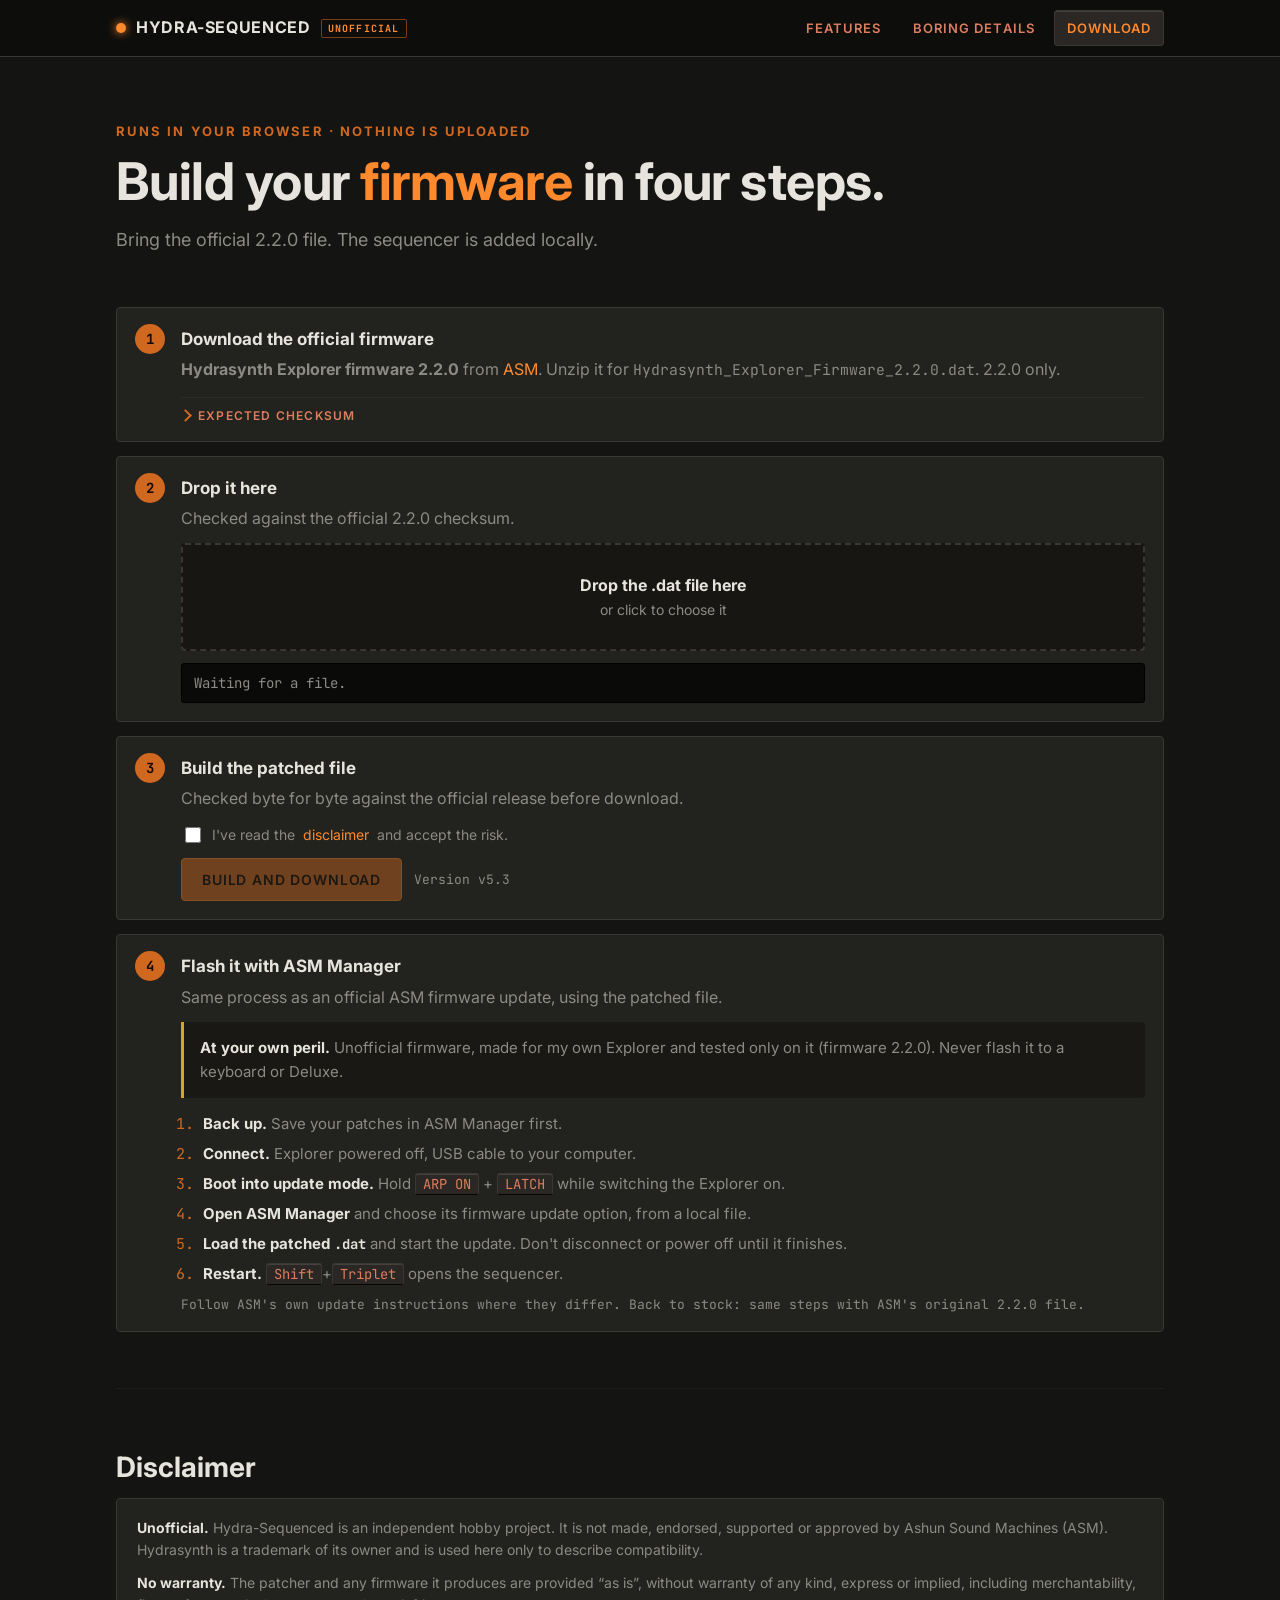
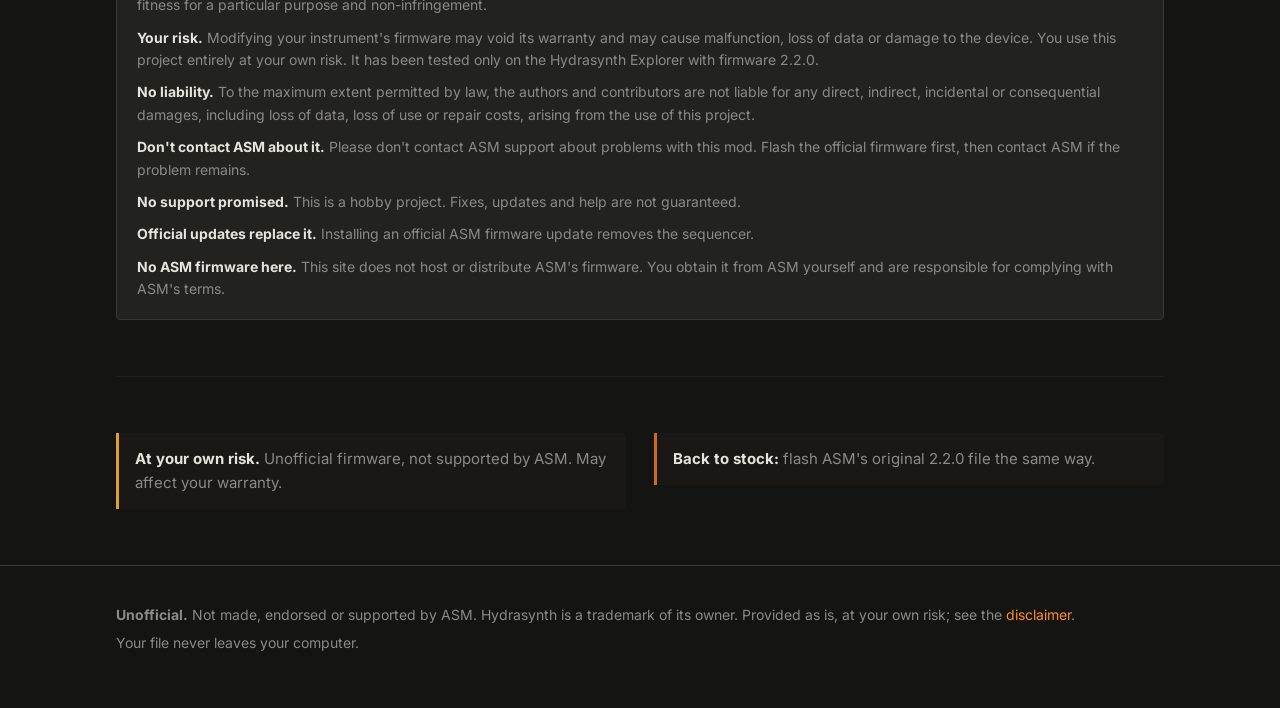
==== download.html @ d0551c9b "Add the working patcher and the Boring Details page The download page now builds Hydra-Sequenced v5." ====
<!doctype html>
<html lang="en">
<head>
<meta charset="utf-8">
<meta name="viewport" content="width=device-width, initial-scale=1">
<title>Hydra-Sequenced Download</title>
<meta name="description" content="Patch your own copy of the Hydrasynth Explorer 2.2.0 firmware in the browser. Nothing is uploaded.">
<link rel="preconnect" href="https://fonts.googleapis.com">
<link rel="preconnect" href="https://fonts.gstatic.com" crossorigin>
<link href="https://fonts.googleapis.com/css2?family=Inter:wght@400;500;600;700&family=JetBrains+Mono:wght@500;600;700&display=swap" rel="stylesheet">
<link rel="stylesheet" href="style.css">
</head>
<body>

<header class="top">
  <div class="wrap">
    <a class="brand" href="index.html"><span class="led"></span>HYDRA-SEQUENCED <span class="badge">unofficial</span></a>
    <nav class="links">
      <a href="index.html">Features</a>
      <a href="tech.html">Boring Details</a>
      <a class="on" href="download.html">Download</a>
    </nav>
  </div>
</header>

<main class="wrap">
  <div class="hero" style="padding-bottom:12px">
    <div class="eyebrow">Runs in your browser &middot; nothing is uploaded</div>
    <h1>Build your <em>firmware</em> in four steps.</h1>
    <p class="lede">Bring the official 2.2.0 file. The sequencer is added locally.</p>
  </div>

  <section style="border-top:0;padding-top:12px">
    <ol class="flow">
      <li>
        <h3>Download the official firmware</h3>
        <p><b>Hydrasynth Explorer firmware 2.2.0</b> from <a href="https://www.ashunsoundmachines.com/" rel="noopener" target="_blank">ASM</a>. Unzip it for <code>Hydrasynth_Explorer_Firmware_2.2.0.dat</code>. 2.2.0 only.</p>
        <details class="how"><summary>Expected checksum</summary><p class="hash" style="margin-top:8px">SHA-256 <span id="stockSha"></span></p></details>
      </li>

      <li>
        <h3>Drop it here</h3>
        <p>Checked against the official 2.2.0 checksum.</p>
        <label class="drop" id="drop" for="file">
          <strong>Drop the .dat file here</strong>
          <p>or click to choose it</p>
          <input id="file" type="file" accept=".dat" hidden>
        </label>
        <div class="status" id="status">Waiting for a file.</div>
      </li>

      <li>
        <h3>Build the patched file</h3>
        <p>Checked byte for byte against the official release before download.</p>
        <div style="margin-top:12px; display:flex; gap:12px; flex-wrap:wrap; align-items:center">
          <label class="ack"><input type="checkbox" id="ack"> I've read the <a href="#disclaimer">disclaimer</a> and accept the risk.</label>
          <button class="btn primary" id="build" disabled>Build and download</button>
          <span class="caption" id="buildNote">Version <span id="ver"></span></span>
        </div>
        <div class="status" id="buildStatus" hidden></div>
      </li>

      <li>
        <h3>Flash it with ASM Manager</h3>
        <p>Same process as an official ASM firmware update, using the patched file.</p>
        <div class="note warn" style="margin-top:12px"><strong>At your own peril.</strong> Unofficial firmware, made for my own Explorer and tested only on it (firmware 2.2.0). Never flash it to a keyboard or Deluxe.</div>
        <ol class="sub-steps">
          <li><b>Back up.</b> Save your patches in ASM Manager first.</li>
          <li><b>Connect.</b> Explorer powered off, USB cable to your computer.</li>
          <li><b>Boot into update mode.</b> Hold <kbd>ARP ON</kbd> + <kbd>LATCH</kbd> while switching the Explorer on.</li>
          <li><b>Open ASM Manager</b> and choose its firmware update option, from a local file.</li>
          <li><b>Load the patched <code>.dat</code></b> and start the update. Don't disconnect or power off until it finishes.</li>
          <li><b>Restart.</b> <kbd>Shift</kbd>+<kbd>Triplet</kbd> opens the sequencer.</li>
        </ol>
        <p class="caption" style="margin-top:10px">Follow ASM's own update instructions where they differ. Back to stock: same steps with ASM's original 2.2.0 file.</p>
      </li>
    </ol>
  </section>

  <section id="disclaimer">
    <h2>Disclaimer</h2>
    <div class="legal">
      <p><b>Unofficial.</b> Hydra-Sequenced is an independent hobby project. It is not made, endorsed, supported or approved by Ashun Sound Machines (ASM). Hydrasynth is a trademark of its owner and is used here only to describe compatibility.</p>
      <p><b>No warranty.</b> The patcher and any firmware it produces are provided &ldquo;as is&rdquo;, without warranty of any kind, express or implied, including merchantability, fitness for a particular purpose and non-infringement.</p>
      <p><b>Your risk.</b> Modifying your instrument's firmware may void its warranty and may cause malfunction, loss of data or damage to the device. You use this project entirely at your own risk. It has been tested only on the Hydrasynth Explorer with firmware 2.2.0.</p>
      <p><b>No liability.</b> To the maximum extent permitted by law, the authors and contributors are not liable for any direct, indirect, incidental or consequential damages, including loss of data, loss of use or repair costs, arising from the use of this project.</p>
      <p><b>Don't contact ASM about it.</b> Please don't contact ASM support about problems with this mod. Flash the official firmware first, then contact ASM if the problem remains.</p>
      <p><b>No support promised.</b> This is a hobby project. Fixes, updates and help are not guaranteed.</p>
      <p><b>Official updates replace it.</b> Installing an official ASM firmware update removes the sequencer.</p>
      <p><b>No ASM firmware here.</b> This site does not host or distribute ASM's firmware. You obtain it from ASM yourself and are responsible for complying with ASM's terms.</p>
    </div>
  </section>

  <section>
    <div class="split">
      <div class="note warn"><strong>At your own risk.</strong> Unofficial firmware, not supported by ASM. May affect your warranty.</div>
      <div class="note"><strong>Back to stock:</strong> flash ASM's original 2.2.0 file the same way.</div>
    </div>
  </section>
</main>

<footer>
  <div class="wrap">
    <p><b>Unofficial.</b> Not made, endorsed or supported by ASM. Hydrasynth is a trademark of its owner. Provided as is, at your own risk; see the <a href="download.html#disclaimer">disclaimer</a>.</p>
    <p>Your file never leaves your computer.</p>
  </div>
</footer>

<script src="patcher.js"></script>
</body>
</html>
---- style.css ----
/* Palette from plugin/Source/ui/HydTheme.h (the Hydrasynth panel): near-black
   surfaces, orange legends, light-grey lines, a dark OLED screen. */
:root {
  --panel: #141412;
  --section: #1b1b17;
  --raised: #22221e;
  --button: #2a2724;
  --edge: #3a3633;
  --bevel: #45413c;
  --screen: #0a0a09;
  --orange: #d06820;
  --orange-hi: #ff8a2e;
  --orange-dim: #7a3e16;
  --legend: #dc7d5e;
  --line: #c8c8c0;
  --text: #e6e4dc;
  --text-dim: #8c8a84;
  --graph: #ff9a4a;
  --ok: #5cc060;
  --warn: #e0a030;
  --bad: #d07070;
  --mono: "JetBrains Mono", ui-monospace, SFMono-Regular, Menlo, monospace;
  --sans: "Inter", system-ui, -apple-system, "Segoe UI", sans-serif;
  --r: 4px;
}

* { box-sizing: border-box; }
html { -webkit-text-size-adjust: 100%; }
body {
  margin: 0;
  background: var(--panel);
  color: var(--text);
  font: 16px/1.6 var(--sans);
}
a { color: var(--orange-hi); text-decoration: none; }
a:hover { text-decoration: underline; }
code, kbd { font-family: var(--mono); font-size: .92em; }
kbd {
  background: var(--button); border: 1px solid var(--edge); border-bottom-color: var(--shadow, #050504);
  border-radius: 3px; padding: 1px 7px; color: var(--legend); white-space: nowrap;
  box-shadow: inset 0 1px 0 var(--bevel);
}

.wrap { max-width: 1080px; margin: 0 auto; padding: 0 16px; }

/* top bar */
header.top {
  position: sticky; top: 0; z-index: 10;
  background: rgba(14, 14, 12, .92); backdrop-filter: blur(8px);
  border-bottom: 1px solid var(--edge);
}
header.top .wrap { display: flex; align-items: center; gap: 16px; height: 56px; }
.brand { display: flex; align-items: center; gap: 10px; white-space: nowrap; color: var(--text); font-weight: 700; letter-spacing: .04em; }
.brand:hover { text-decoration: none; }
.brand .led { width: 10px; height: 10px; border-radius: 50%; background: var(--orange-hi); box-shadow: 0 0 10px var(--orange-hi); }
.brand small { color: var(--text-dim); font-weight: 500; letter-spacing: 0; }
nav.links { margin-left: auto; display: flex; gap: 6px; }
nav.links a {
  color: var(--legend); font-size: 13px; font-weight: 600; letter-spacing: .08em; text-transform: uppercase;
  padding: 7px 12px; border-radius: 3px; border: 1px solid transparent;
}
nav.links a:hover { text-decoration: none; border-color: var(--edge); }
nav.links a.on { background: var(--button); border-color: var(--edge); color: var(--orange-hi); box-shadow: inset 0 1px 0 var(--bevel); }

/* hero */
.hero { padding: 64px 0 40px; }
.eyebrow { color: var(--orange); font-size: 13px; font-weight: 700; letter-spacing: .16em; text-transform: uppercase; }
h1 { font-size: clamp(32px, 5vw, 52px); line-height: 1.08; margin: 12px 0 16px; letter-spacing: -.01em; }
h1 em { font-style: normal; color: var(--orange-hi); }
.lede { color: var(--text-dim); font-size: 18px; max-width: 640px; margin: 0 0 28px; }
.cta { display: flex; flex-wrap: wrap; gap: 12px; }
.btn {
  display: inline-flex; align-items: center; gap: 8px; cursor: pointer;
  font: 600 14px var(--sans); letter-spacing: .06em; text-transform: uppercase;
  padding: 12px 20px; border-radius: 4px; border: 1px solid var(--edge);
  background: var(--button); color: var(--legend); box-shadow: inset 0 1px 0 var(--bevel), 0 2px 0 #050504;
}
.btn:hover { text-decoration: none; color: var(--orange-hi); }
.btn.primary { background: var(--orange); border-color: var(--orange-hi); color: #160a02; box-shadow: 0 0 24px rgba(255, 138, 46, .25); }
.btn.primary:hover { background: var(--orange-hi); color: #160a02; }
.btn[disabled] { opacity: .45; cursor: not-allowed; box-shadow: none; }

/* the synth display */
.device {
  margin-top: 44px; background: linear-gradient(#1e1e1a, var(--section)); border: 1px solid var(--edge);
  border-radius: 6px; padding: 22px; box-shadow: 0 20px 60px rgba(0, 0, 0, .5), inset 0 1px 0 var(--bevel);
}
.device-head { display: flex; justify-content: space-between; align-items: baseline; margin-bottom: 14px; }
.device-head span { color: var(--legend); font-size: 12px; font-weight: 700; letter-spacing: .14em; text-transform: uppercase; }
.device-head small { color: var(--text-dim); font-family: var(--mono); font-size: 12px; }
.oled {
  background: var(--screen); border: 1px solid #000; border-radius: 3px; padding: 14px;
  box-shadow: inset 0 0 24px rgba(0, 0, 0, .9);
  display: grid; grid-template-columns: repeat(4, 1fr); gap: 10px;
}
.cell { border: 1px solid #262420; border-radius: 2px; padding: 8px 10px; min-width: 0; }
.cell .k { color: var(--text-dim); font: 600 11px var(--mono); letter-spacing: .06em; text-transform: uppercase; }
.cell .v { color: var(--text); font: 600 19px var(--mono); white-space: nowrap; overflow: hidden; text-overflow: ellipsis; }
.cell.hot { border-color: var(--orange-dim); }
.cell.hot .v { color: var(--graph); text-shadow: 0 0 8px rgba(255, 154, 74, .35); }
.knobs { display: grid; grid-template-columns: repeat(4, 1fr); gap: 10px; margin-top: 16px; }
.knob { display: flex; justify-content: center; }
.knob i {
  width: 44px; height: 44px; border-radius: 50%; background: #1e1d1b; display: block; position: relative;
  box-shadow: 0 0 0 3px #3a2a1e, 0 0 0 5px #141412, 0 4px 10px rgba(0, 0, 0, .6);
}
.knob i::after { content: ""; position: absolute; left: 50%; top: 6px; width: 2px; height: 12px; background: var(--line); transform-origin: 50% 16px; transform: translateX(-50%) rotate(var(--a, 0deg)); }
.knob.lit i { box-shadow: 0 0 0 3px var(--orange), 0 0 0 5px #141412, 0 0 16px rgba(208, 104, 32, .45); }

/* sections */
section { padding: 56px 0; border-top: 1px solid #1f1e1b; }
h2 { font-size: 28px; margin: 0 0 8px; }
h2 + .sub { color: var(--text-dim); margin: 0 0 28px; max-width: 680px; }
h3 { font-size: 17px; margin: 0 0 6px; color: var(--text); }
.grid { display: grid; gap: 16px; grid-template-columns: repeat(auto-fill, minmax(280px, 1fr)); align-items: start; }
.card {
  background: var(--raised); border: 1px solid var(--edge); border-radius: var(--r); padding: 20px;
  box-shadow: inset 0 1px 0 #2e2c28;
}
.card p { margin: 0; color: var(--text-dim); font-size: 15px; }
.card .tag { display: inline-block; margin-bottom: 10px; color: var(--orange); font: 700 11px var(--mono); letter-spacing: .12em; text-transform: uppercase; }
.card ul { margin: 8px 0 0; padding-left: 18px; color: var(--text-dim); font-size: 15px; }

.split { display: grid; gap: 28px; grid-template-columns: 1fr 1fr; align-items: start; }
@media (max-width: 820px) { .split { grid-template-columns: 1fr; } }

table { width: 100%; border-collapse: collapse; font-size: 15px; }
th, td { text-align: left; padding: 10px 12px; border-bottom: 1px solid #2a2824; vertical-align: top; }
th { color: var(--legend); font-size: 12px; letter-spacing: .1em; text-transform: uppercase; }
td code { color: var(--graph); }
.tablebox { background: var(--raised); border: 1px solid var(--edge); border-radius: var(--r); overflow-x: auto; }

.steps-strip { display: grid; grid-template-columns: repeat(16, 1fr); gap: 4px; margin: 18px 0 6px; }
.steps-strip b { height: 26px; border-radius: 1px; background: #24221f; border: 1px solid #2f2c28; }
.steps-strip b.on { background: var(--orange); border-color: var(--orange-hi); box-shadow: 0 0 10px rgba(208, 104, 32, .4); }
.steps-strip b.now { outline: 2px solid var(--line); outline-offset: 1px; }
.caption { color: var(--text-dim); font: 13px var(--mono); }

.note {
  border-left: 3px solid var(--orange); background: #1a1814; padding: 14px 16px; border-radius: 0 4px 4px 0;
  color: var(--text-dim); font-size: 15px;
}
.note.warn { border-color: var(--warn); }
.note strong { color: var(--text); }

ol.flow { counter-reset: s; list-style: none; padding: 0; margin: 0; display: grid; gap: 14px; }
ol.flow > li { counter-increment: s; position: relative; padding: 18px 18px 18px 64px; background: var(--raised); border: 1px solid var(--edge); border-radius: var(--r); }
ol.flow > li::before {
  content: counter(s); position: absolute; left: 18px; top: 16px; width: 30px; height: 30px; border-radius: 50%;
  display: grid; place-items: center; font: 700 14px var(--mono); color: #160a02; background: var(--orange);
}
ol.flow h3 { margin-bottom: 4px; }
ol.flow p { margin: 0; color: var(--text-dim); }

/* patcher */
.drop { display: block;
  margin-top: 12px; border: 2px dashed var(--edge); border-radius: var(--r); padding: 28px 18px; text-align: center;
  background: #171613; cursor: pointer; transition: border-color .15s, background .15s;
}
.drop:hover, .drop.over { border-color: var(--orange); background: #1c1915; }
.drop strong { color: var(--text); }
.drop p { margin: 6px 0 0; color: var(--text-dim); font-size: 14px; }
.status { margin-top: 12px; font: 14px var(--mono); padding: 10px 12px; border-radius: 3px; background: var(--screen); border: 1px solid #000; color: var(--text-dim); word-break: break-all; }
.status.ok { color: var(--ok); }
.status.bad { color: var(--bad); }
.status.wait { color: var(--warn); }
.hash { font: 12px var(--mono); color: var(--text-dim); word-break: break-all; }

footer { border-top: 1px solid var(--edge); padding: 32px 0 48px; color: var(--text-dim); font-size: 14px; }
footer p { margin: 6px 0; }

@media (max-width: 640px) {
  .oled, .knobs { grid-template-columns: repeat(2, 1fr); }
  .cell .v { font-size: 17px; }
  nav.links a { padding: 6px 8px; font-size: 12px; }
  .brand small { display: none; }
  .steps-strip { grid-template-columns: repeat(8, 1fr); }
}

/* how-to accordions */
details.how { margin-top: 14px; border-top: 1px solid #2e2c28; padding-top: 10px; }
details.how summary {
  cursor: pointer; list-style: none; display: flex; align-items: center; gap: 8px;
  color: var(--legend); font: 600 12px var(--sans); letter-spacing: .1em; text-transform: uppercase;
}
details.how summary::-webkit-details-marker { display: none; }
details.how summary::before {
  content: ""; width: 7px; height: 7px; border-right: 2px solid var(--orange); border-bottom: 2px solid var(--orange);
  transform: rotate(-45deg); transition: transform .15s;
}
details.how[open] summary::before { transform: rotate(45deg); }
details.how summary:hover { color: var(--orange-hi); }
details.how ol { margin: 10px 0 0; padding-left: 20px; color: var(--text-dim); font-size: 14.5px; }
details.how li { margin: 5px 0; }
details.how li::marker { color: var(--orange); font-family: var(--mono); }
.badge {
  font: 700 10px var(--mono); letter-spacing: .12em; text-transform: uppercase; color: var(--orange-hi);
  border: 1px solid var(--orange-dim); border-radius: 2px; padding: 2px 6px;
}
@media (max-width: 640px) {
  header.top .wrap { flex-wrap: wrap; height: auto; row-gap: 6px; padding-top: 10px; padding-bottom: 10px; }
  .brand { font-size: 15px; }
  nav.links { margin-left: 0; width: 100%; }
}
p code, li code, td code { overflow-wrap: anywhere; }
ol.flow > li { min-width: 0; }
@media (max-width: 640px) {
  ol.flow > li { padding: 16px 14px 16px 54px; }
  ol.flow > li::before { left: 12px; }
}

/* The Explorer's display block, laid out from a panel photo (315 x 135):
   four brushed knobs at the corners, buttons 1-2 above and 3-4 below,
   a black 2x2 OLED with white text, crossing dividers and edge bars. */
.device { padding: 18px; display: flex; justify-content: center; }
tr.grp td { color: var(--orange); font: 700 11px var(--mono); letter-spacing: .12em; text-transform: uppercase; padding-top: 14px; border-bottom-color: #3a2a1e; }
.xp {
  position: relative; width: 100%; max-width: 640px; aspect-ratio: 312 / 134;
  background: #171716; border-radius: 3px; container-type: inline-size;
}
.xk {
  position: absolute; width: 12%; aspect-ratio: 1; transform: translate(-50%, -50%); border-radius: 50%;
  background:
    radial-gradient(circle, rgba(0,0,0,0) 78%, rgba(0,0,0,.28) 92%, rgba(0,0,0,.5) 100%),
    conic-gradient(from 0deg, #fbfbfa 0deg, #c9c9c6 35deg, #f2f2f0 70deg, #9d9d9a 110deg, #ececea 150deg, #c4c4c1 200deg,
                   #fbfbfa 250deg, #a3a3a0 290deg, #e9e9e7 325deg, #fbfbfa 360deg);
  box-shadow: 0 0 0 .3cqw #090908, 0 .6cqw 1.2cqw rgba(0,0,0,.8);
}
.xb {
  position: absolute; width: 12.9%; height: 18.7%; transform: translate(-50%, -50%); text-decoration: none;
  background: #1d1d1c; border: .3cqw solid #0a0a09; border-radius: .7cqw; box-shadow: 0 .3cqw .6cqw rgba(0,0,0,.6);
  display: grid; place-items: center; font: 700 2.3cqw var(--sans); color: #f2f2ee;
}
.xb::before {
  content: ""; position: absolute; inset: 15% 9%; border: .35cqw solid #d6d6d2; border-radius: .2cqw;
}
.xs { position: absolute; left: 22%; right: 22.8%; top: 28.9%; bottom: 31.3%; background: #0c0c0b; border-radius: .3cqw; }
.xs em { position: absolute; display: block; }
.xbar { top: 16.4%; bottom: 17.4%; width: 1.9%; border: .25cqw solid #e8e8e4; }
.xbar.l { left: 10.1%; } .xbar.r { right: 10.4%; }
.xbar::after { content: ""; position: absolute; left: 0; right: 0; bottom: 0; height: 18%; background: #e8e8e4; }
.xh { top: 50.2%; left: 10.1%; right: 10.4%; border-top: .3cqw solid #e8e8e4; }
.xv { left: 50%; top: 16.4%; bottom: 17.4%; border-left: .3cqw solid #e8e8e4; }
.xo { width: 1.6%; aspect-ratio: 1; border: .2cqw solid #e8e8e4; border-radius: 50%; transform: translate(-50%, -50%); }
.xc { position: absolute; transform: translate(-50%, -50%); text-align: center; line-height: 1; white-space: nowrap; }
.xc b, .xc span { display: block; color: #f6f6f2; font: 700 2.15cqw var(--sans); letter-spacing: .02em; }
.xc span { margin-top: .25cqw; }
@media (max-width: 640px) { .device { padding: 6px; } }
ol.sub-steps { margin: 14px 0 0; padding-left: 22px; color: var(--text-dim); font-size: 15px; }
ol.sub-steps li { margin: 6px 0; }
ol.sub-steps li::marker { color: var(--orange); font-family: var(--mono); }
ol.sub-steps b { color: var(--text); }
.legal { background: var(--raised); border: 1px solid var(--edge); border-radius: var(--r); padding: 18px 20px; }
.legal p { margin: 0 0 10px; color: var(--text-dim); font-size: 14px; }
.legal p:last-child { margin-bottom: 0; }
.legal b { color: var(--text); }
.ack { display: flex; align-items: center; gap: 8px; color: var(--text-dim); font-size: 14px; width: 100%; }
.ack input { accent-color: var(--orange); width: 16px; height: 16px; }
ul.plain { margin: 0; padding-left: 18px; color: var(--text-dim); font-size: 15px; }
ul.plain li { margin: 7px 0; }
ul.plain li::marker { color: var(--orange); }
ul.plain b { color: var(--text); }
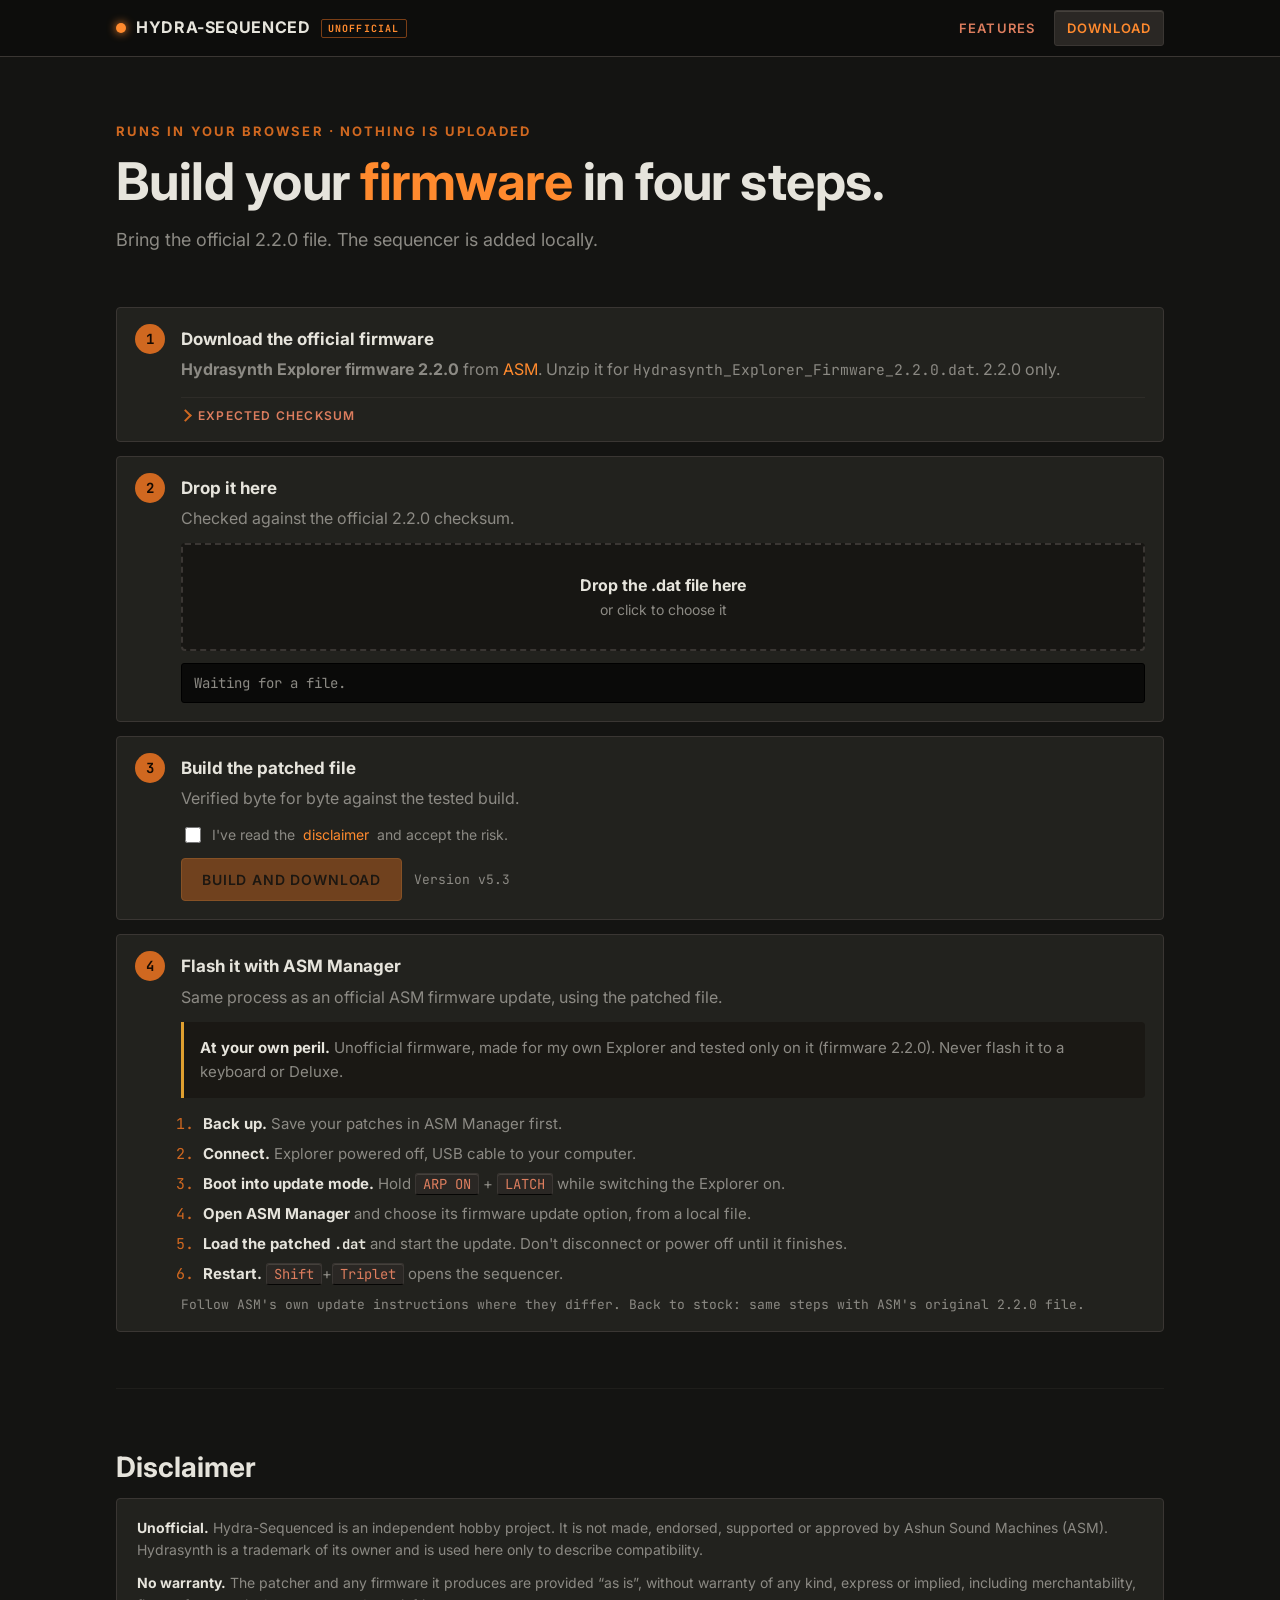
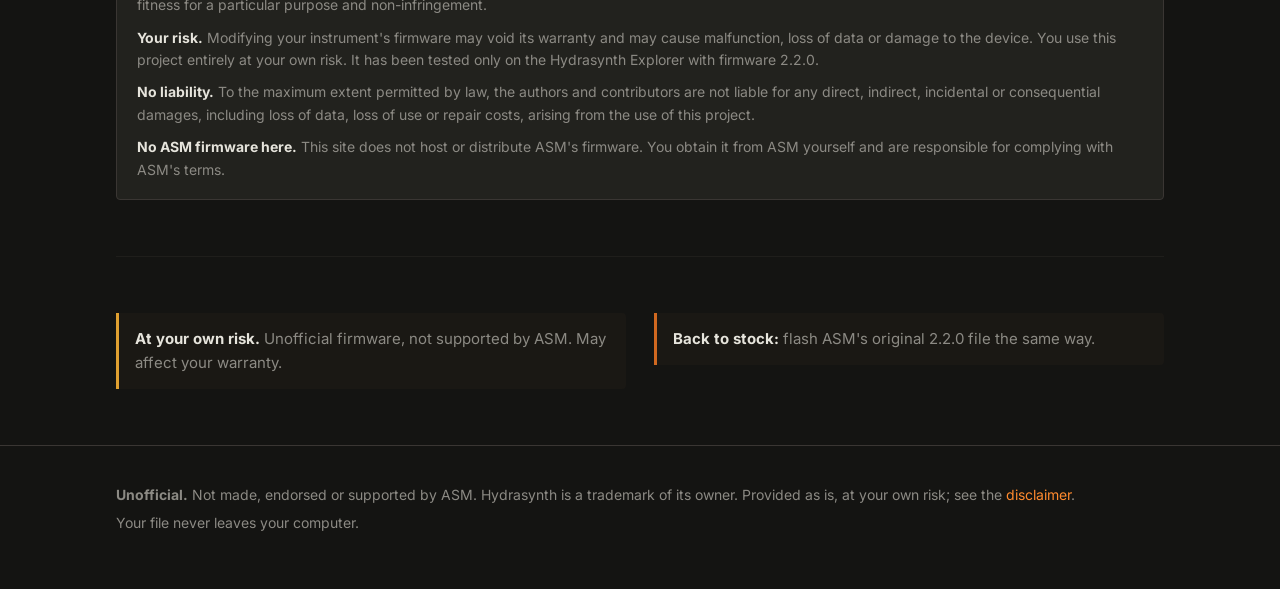
==== commit 12432392: "Add Hydra-Sequenced site: features, patcher page, README, MIT license Features page with how-to step" ====
--- a/download.html
+++ b/download.html
@@ -17,7 +17,6 @@
     <a class="brand" href="index.html"><span class="led"></span>HYDRA-SEQUENCED <span class="badge">unofficial</span></a>
     <nav class="links">
       <a href="index.html">Features</a>
-      <a href="tech.html">Boring Details</a>
       <a class="on" href="download.html">Download</a>
     </nav>
   </div>
@@ -51,7 +50,7 @@
 
       <li>
         <h3>Build the patched file</h3>
-        <p>Checked byte for byte against the official release before download.</p>
+        <p>Verified byte for byte against the tested build.</p>
         <div style="margin-top:12px; display:flex; gap:12px; flex-wrap:wrap; align-items:center">
           <label class="ack"><input type="checkbox" id="ack"> I've read the <a href="#disclaimer">disclaimer</a> and accept the risk.</label>
           <button class="btn primary" id="build" disabled>Build and download</button>
@@ -84,9 +83,6 @@
       <p><b>No warranty.</b> The patcher and any firmware it produces are provided &ldquo;as is&rdquo;, without warranty of any kind, express or implied, including merchantability, fitness for a particular purpose and non-infringement.</p>
       <p><b>Your risk.</b> Modifying your instrument's firmware may void its warranty and may cause malfunction, loss of data or damage to the device. You use this project entirely at your own risk. It has been tested only on the Hydrasynth Explorer with firmware 2.2.0.</p>
       <p><b>No liability.</b> To the maximum extent permitted by law, the authors and contributors are not liable for any direct, indirect, incidental or consequential damages, including loss of data, loss of use or repair costs, arising from the use of this project.</p>
-      <p><b>Don't contact ASM about it.</b> Please don't contact ASM support about problems with this mod. Flash the official firmware first, then contact ASM if the problem remains.</p>
-      <p><b>No support promised.</b> This is a hobby project. Fixes, updates and help are not guaranteed.</p>
-      <p><b>Official updates replace it.</b> Installing an official ASM firmware update removes the sequencer.</p>
       <p><b>No ASM firmware here.</b> This site does not host or distribute ASM's firmware. You obtain it from ASM yourself and are responsible for complying with ASM's terms.</p>
     </div>
   </section>
--- a/style.css
+++ b/style.css
@@ -256,7 +256,3 @@
 .legal b { color: var(--text); }
 .ack { display: flex; align-items: center; gap: 8px; color: var(--text-dim); font-size: 14px; width: 100%; }
 .ack input { accent-color: var(--orange); width: 16px; height: 16px; }
-ul.plain { margin: 0; padding-left: 18px; color: var(--text-dim); font-size: 15px; }
-ul.plain li { margin: 7px 0; }
-ul.plain li::marker { color: var(--orange); }
-ul.plain b { color: var(--text); }
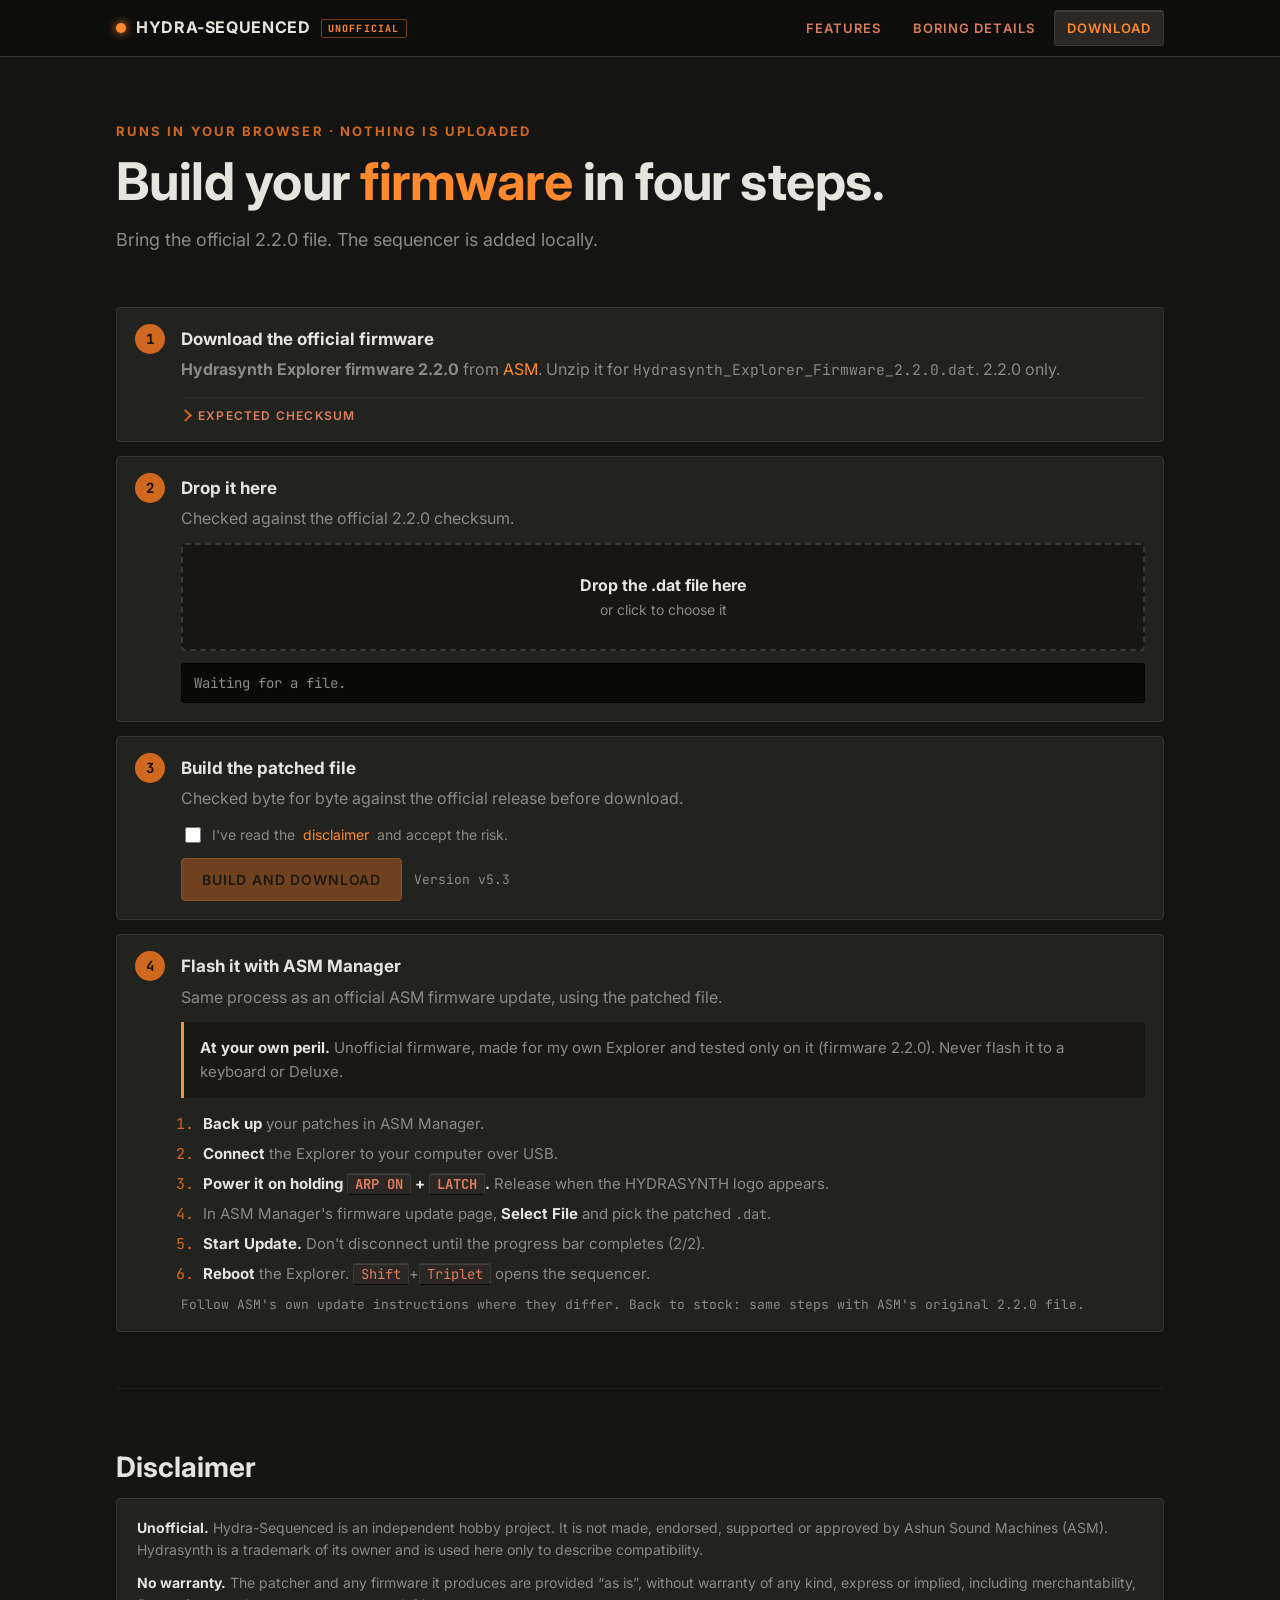
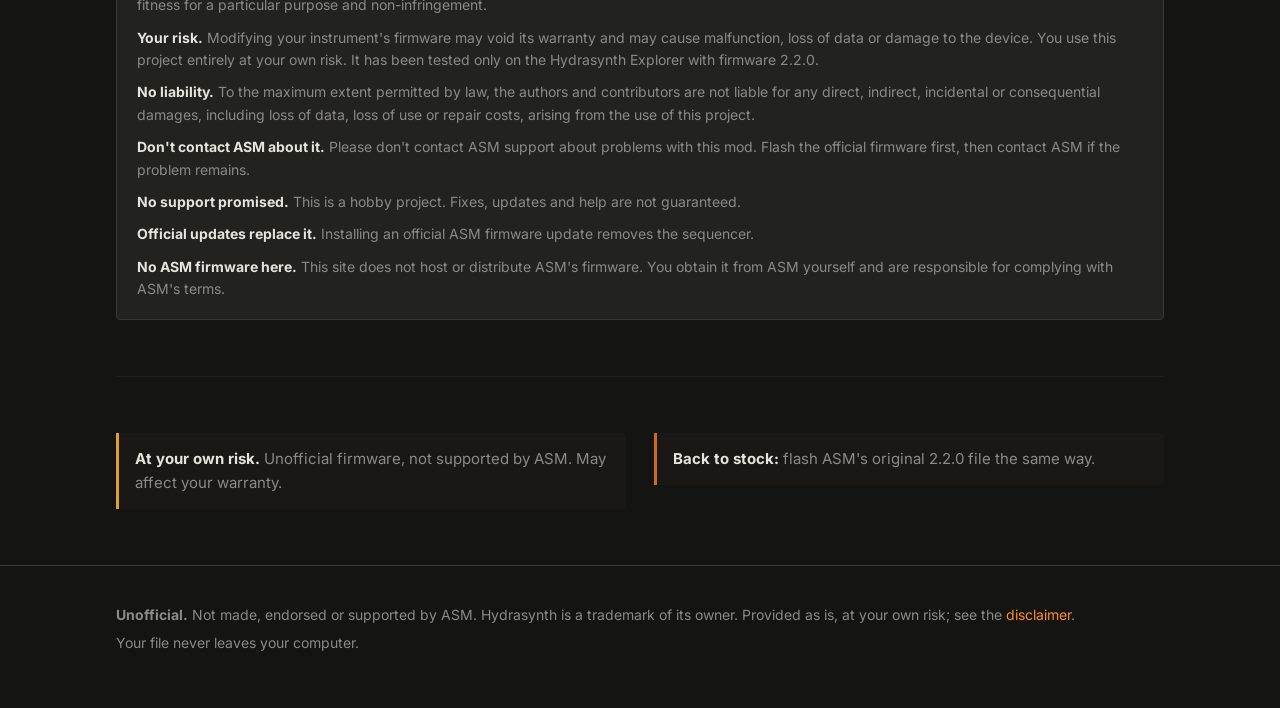
==== commit 4d3dcd12: "Flashing steps from ASM Manager's update page; page buttons in how-tos Co-Authored-By: Claude Opus 5" ====
--- a/download.html
+++ b/download.html
@@ -17,6 +17,7 @@
     <a class="brand" href="index.html"><span class="led"></span>HYDRA-SEQUENCED <span class="badge">unofficial</span></a>
     <nav class="links">
       <a href="index.html">Features</a>
+      <a href="tech.html">Boring Details</a>
       <a class="on" href="download.html">Download</a>
     </nav>
   </div>
@@ -50,7 +51,7 @@
 
       <li>
         <h3>Build the patched file</h3>
-        <p>Verified byte for byte against the tested build.</p>
+        <p>Checked byte for byte against the official release before download.</p>
         <div style="margin-top:12px; display:flex; gap:12px; flex-wrap:wrap; align-items:center">
           <label class="ack"><input type="checkbox" id="ack"> I've read the <a href="#disclaimer">disclaimer</a> and accept the risk.</label>
           <button class="btn primary" id="build" disabled>Build and download</button>
@@ -64,12 +65,12 @@
         <p>Same process as an official ASM firmware update, using the patched file.</p>
         <div class="note warn" style="margin-top:12px"><strong>At your own peril.</strong> Unofficial firmware, made for my own Explorer and tested only on it (firmware 2.2.0). Never flash it to a keyboard or Deluxe.</div>
         <ol class="sub-steps">
-          <li><b>Back up.</b> Save your patches in ASM Manager first.</li>
-          <li><b>Connect.</b> Explorer powered off, USB cable to your computer.</li>
-          <li><b>Boot into update mode.</b> Hold <kbd>ARP ON</kbd> + <kbd>LATCH</kbd> while switching the Explorer on.</li>
-          <li><b>Open ASM Manager</b> and choose its firmware update option, from a local file.</li>
-          <li><b>Load the patched <code>.dat</code></b> and start the update. Don't disconnect or power off until it finishes.</li>
-          <li><b>Restart.</b> <kbd>Shift</kbd>+<kbd>Triplet</kbd> opens the sequencer.</li>
+          <li><b>Back up</b> your patches in ASM Manager.</li>
+          <li><b>Connect</b> the Explorer to your computer over USB.</li>
+          <li><b>Power it on holding <kbd>ARP ON</kbd> + <kbd>LATCH</kbd>.</b> Release when the HYDRASYNTH logo appears.</li>
+          <li>In ASM Manager's firmware update page, <b>Select File</b> and pick the patched <code>.dat</code>.</li>
+          <li><b>Start Update.</b> Don't disconnect until the progress bar completes (2/2).</li>
+          <li><b>Reboot</b> the Explorer. <kbd>Shift</kbd>+<kbd>Triplet</kbd> opens the sequencer.</li>
         </ol>
         <p class="caption" style="margin-top:10px">Follow ASM's own update instructions where they differ. Back to stock: same steps with ASM's original 2.2.0 file.</p>
       </li>
@@ -83,6 +84,9 @@
       <p><b>No warranty.</b> The patcher and any firmware it produces are provided &ldquo;as is&rdquo;, without warranty of any kind, express or implied, including merchantability, fitness for a particular purpose and non-infringement.</p>
       <p><b>Your risk.</b> Modifying your instrument's firmware may void its warranty and may cause malfunction, loss of data or damage to the device. You use this project entirely at your own risk. It has been tested only on the Hydrasynth Explorer with firmware 2.2.0.</p>
       <p><b>No liability.</b> To the maximum extent permitted by law, the authors and contributors are not liable for any direct, indirect, incidental or consequential damages, including loss of data, loss of use or repair costs, arising from the use of this project.</p>
+      <p><b>Don't contact ASM about it.</b> Please don't contact ASM support about problems with this mod. Flash the official firmware first, then contact ASM if the problem remains.</p>
+      <p><b>No support promised.</b> This is a hobby project. Fixes, updates and help are not guaranteed.</p>
+      <p><b>Official updates replace it.</b> Installing an official ASM firmware update removes the sequencer.</p>
       <p><b>No ASM firmware here.</b> This site does not host or distribute ASM's firmware. You obtain it from ASM yourself and are responsible for complying with ASM's terms.</p>
     </div>
   </section>
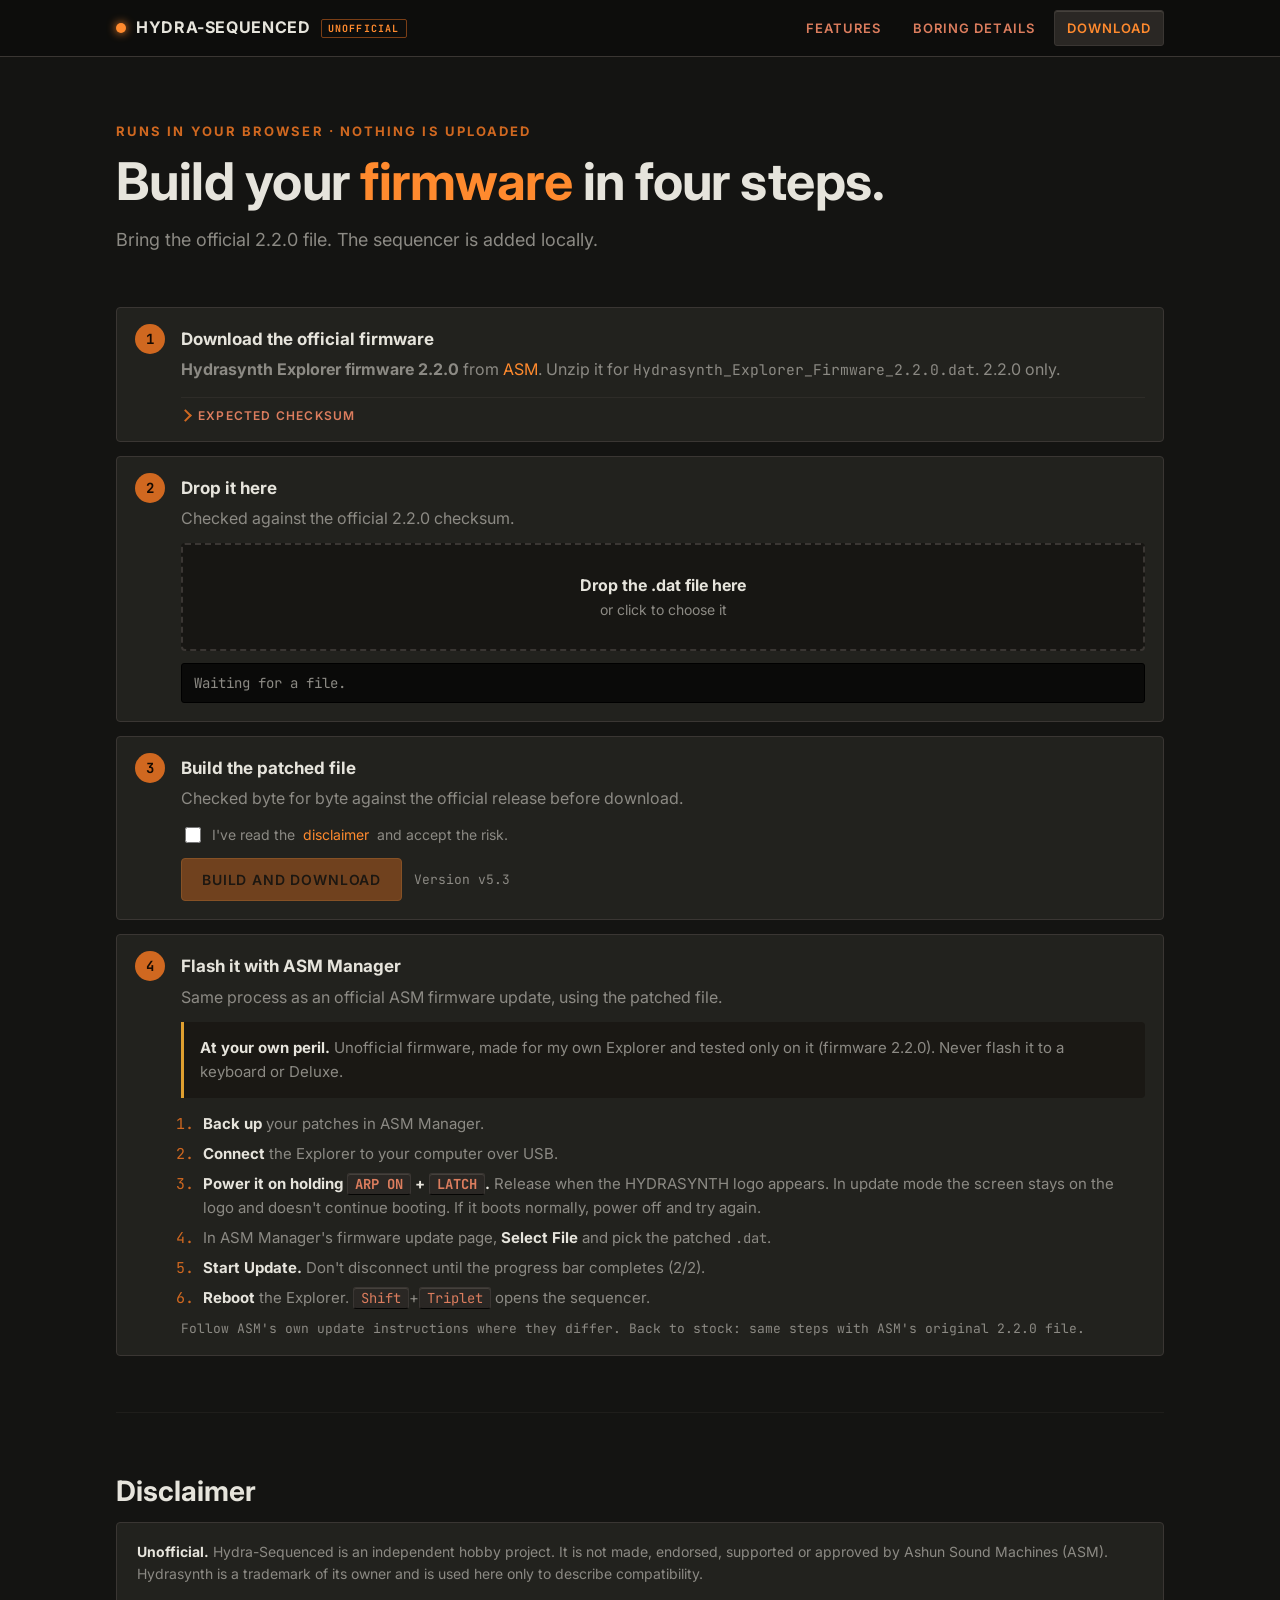
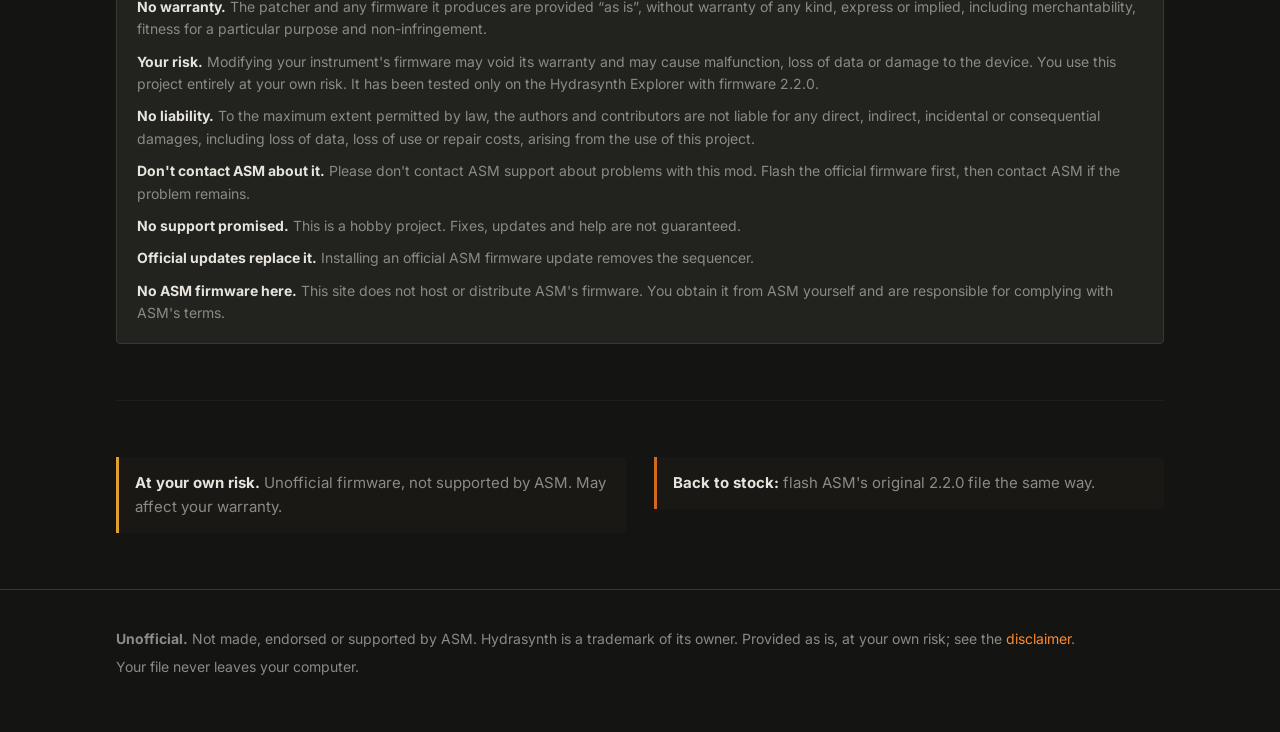
==== commit 8960d6bf: "Flashing: how to tell the Explorer is in update mode Co-Authored-By: Claude Opus 5.5 <noreply@anthro" ====
--- a/download.html
+++ b/download.html
@@ -67,7 +67,7 @@
         <ol class="sub-steps">
           <li><b>Back up</b> your patches in ASM Manager.</li>
           <li><b>Connect</b> the Explorer to your computer over USB.</li>
-          <li><b>Power it on holding <kbd>ARP ON</kbd> + <kbd>LATCH</kbd>.</b> Release when the HYDRASYNTH logo appears.</li>
+          <li><b>Power it on holding <kbd>ARP ON</kbd> + <kbd>LATCH</kbd>.</b> Release when the HYDRASYNTH logo appears. In update mode the screen stays on the logo and doesn't continue booting. If it boots normally, power off and try again.</li>
           <li>In ASM Manager's firmware update page, <b>Select File</b> and pick the patched <code>.dat</code>.</li>
           <li><b>Start Update.</b> Don't disconnect until the progress bar completes (2/2).</li>
           <li><b>Reboot</b> the Explorer. <kbd>Shift</kbd>+<kbd>Triplet</kbd> opens the sequencer.</li>
